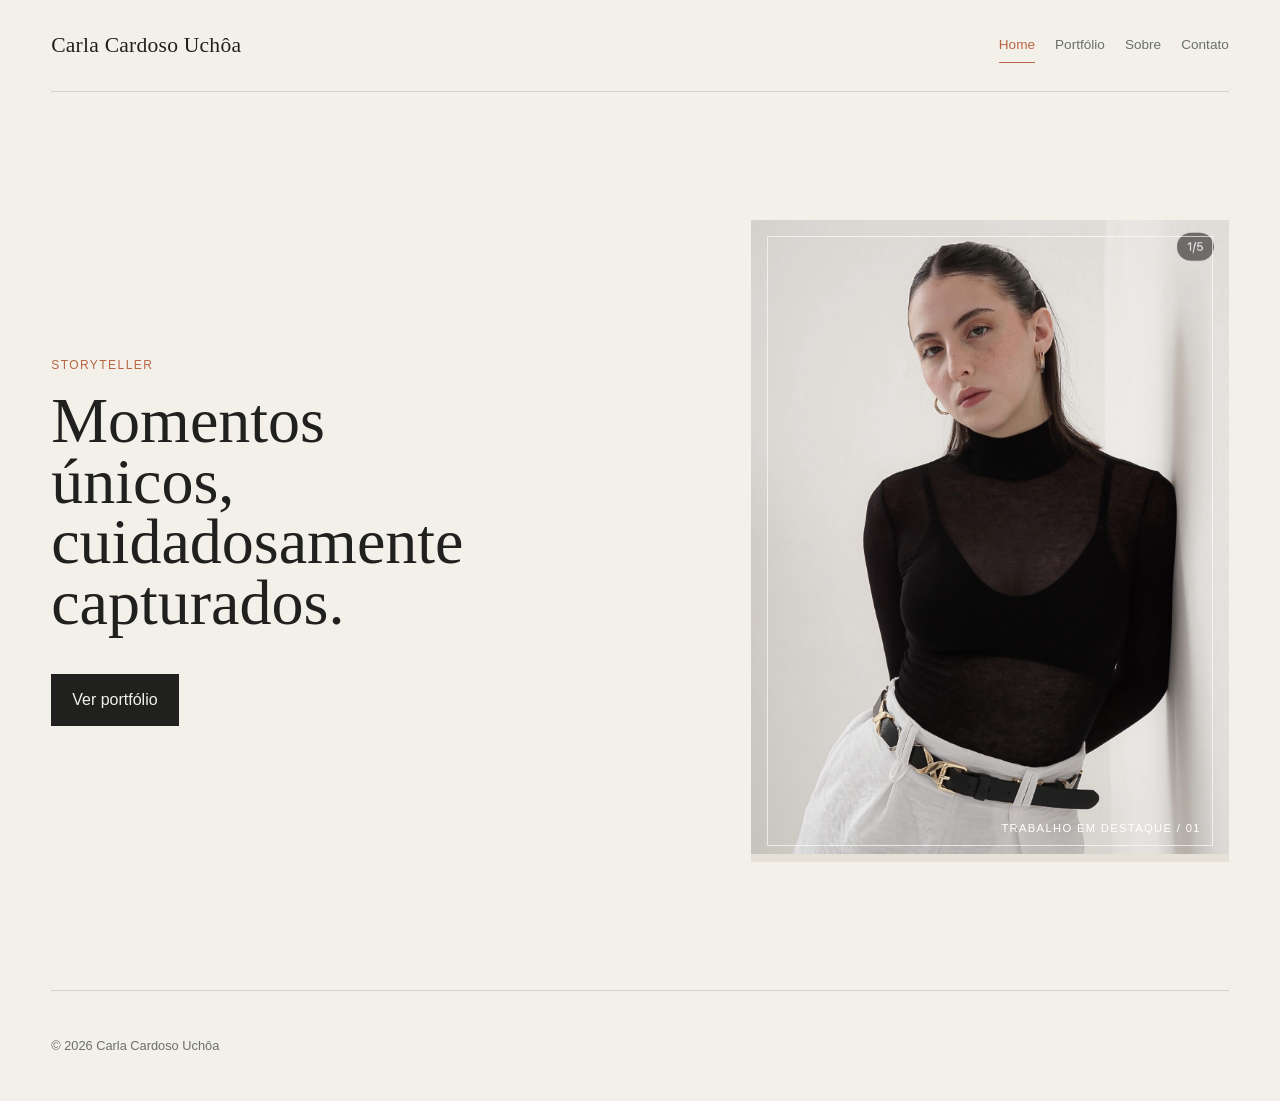
==== index.html @ 087e19b8 "Add files via upload" ====
<!doctype html>
<html lang="en">
<head>
  <meta charset="UTF-8">
  <meta name="viewport" content="width=device-width, initial-scale=1.0">
  <meta name="description" content="A minimalist photography portfolio.">
  <title>Carla Cardoso Uchôa Portfolio</title>
  <link rel="stylesheet" href="css/styles.css">
</head>
<body>
  <header class="site-header">
    <a class="site-logo" href="index.html">Carla Cardoso Uchôa</a>
    <nav aria-label="Main navigation">
      <a href="index.html" aria-current="page">Home</a>
      <a href="portfolio.html">Portfólio</a>
      <a href="about.html">Sobre</a>
      <a href="contact.html">Contato</a>
    </nav>
  </header>

  <main>
    <section class="hero">
      <div class="hero-copy">
        <p class="eyebrow">Storyteller</p>
        <h1>Momentos únicos, cuidadosamente capturados.</h1>
        <a class="button" href="portfolio.html">Ver portfólio</a>
      </div>
      <div class="hero-visual">
        <img src="assets/images/Carla1.jpg" alt="Portrait of a woman wearing a black top and white trousers">
        <span class="hero-image-label">Trabalho em destaque / 01</span>
      </div>
    </section>
  </main>

  <footer class="site-footer">
    <p>&copy; 2026 Carla Cardoso Uchôa</p>
  </footer>
  <script src="js/main.js"></script>
</body>
</html>
---- css/styles.css ----
:root {
  --color-ink: #20211e;
  --color-muted: #69706a;
  --color-paper: #f3f0e9;
  --color-panel: #e5e1d7;
  --color-line: #d4d1c8;
  --color-accent: #b76543;
  --color-accent-dark: #8d4933;
  --font-display: Georgia, 'Times New Roman', serif;
  --font-body: 'Trebuchet MS', Arial, sans-serif;
  --content-width: 1180px;
  --gutter: clamp(1.25rem, 4vw, 4rem);
}

* {
  box-sizing: border-box;
}

body {
  min-width: 320px;
  min-height: 100vh;
  margin: 0;
  background: var(--color-paper);
  color: var(--color-ink);
  font-family: var(--font-body);
  line-height: 1.6;
}

body::selection {
  background: var(--color-accent);
  color: var(--color-paper);
}

.site-header,
.site-footer,
.page-content,
.hero {
  width: min(var(--content-width), calc(100% - (var(--gutter) * 2)));
  margin-inline: auto;
}

.site-header {
  display: flex;
  align-items: center;
  justify-content: space-between;
  padding-block: 1.75rem;
  border-bottom: 1px solid var(--color-line);
}

.site-logo {
  color: inherit;
  font-family: var(--font-display);
  font-size: 1.35rem;
  letter-spacing: 0.01em;
  text-decoration: none;
}

nav {
  display: flex;
  gap: 1.25rem;
}

nav a {
  position: relative;
  color: var(--color-muted);
  font-size: 0.85rem;
  text-decoration: none;
}

nav a::after {
  position: absolute;
  right: 0;
  bottom: -0.45rem;
  left: 0;
  height: 1px;
  background: var(--color-accent);
  content: '';
  transform: scaleX(0);
  transform-origin: right;
  transition: transform 180ms ease;
}

nav a:hover,
nav a[aria-current='page'] {
  color: var(--color-accent);
}

nav a:hover::after,
nav a[aria-current='page']::after {
  transform: scaleX(1);
  transform-origin: left;
}

.hero {
  display: grid;
  min-height: min(760px, calc(100vh - 6rem));
  grid-template-columns: minmax(0, 1fr) minmax(260px, 0.8fr);
  align-items: center;
  gap: clamp(2rem, 8vw, 8rem);
  padding-block: clamp(4rem, 10vw, 8rem);
}

.hero-copy {
  position: relative;
  z-index: 1;
}

.hero-visual {
  position: relative;
  min-height: min(62vw, 540px);
  overflow: hidden;
  background: var(--color-panel);
}

.hero-visual img {
  width: 100%;
  height: 100%;
  min-height: inherit;
  object-fit: cover;
  object-position: center 28%;
  filter: saturate(0.85);
}

.hero-visual::before {
  position: absolute;
  z-index: 1;
  top: 1rem;
  right: 1rem;
  bottom: 1rem;
  left: 1rem;
  border: 1px solid rgba(255, 255, 255, 0.65);
  content: '';
}

.hero-image-label {
  position: absolute;
  z-index: 2;
  right: 1.75rem;
  bottom: 1.5rem;
  color: #fff;
  font-size: 0.7rem;
  letter-spacing: 0.12em;
  text-transform: uppercase;
}

.page-content {
  padding-block: clamp(4rem, 9vw, 8rem);
}

.eyebrow {
  margin: 0 0 1rem;
  color: var(--color-accent);
  font-size: 0.75rem;
  letter-spacing: 0.12em;
  text-transform: uppercase;
}

h1 {
  max-width: 12ch;
  margin: 0 0 clamp(1.5rem, 4vw, 2.5rem);
  font-family: var(--font-display);
  font-size: clamp(1rem, 5vw, 4rem);
  font-weight: 400;
  line-height: 0.95;
}

h2 {
  margin: 0 0 1rem;
  font-family: var(--font-display);
  font-size: clamp(1.8rem, 4vw, 3rem);
  font-weight: 400;
  line-height: 1.05;
}

.intro {
  max-width: 50ch;
  color: var(--color-muted);
  font-size: 1.15rem;
}

.about-layout,
.contact-layout {
  display: grid;
  grid-template-columns: minmax(0, 1fr) minmax(260px, 0.7fr);
  align-items: start;
  gap: clamp(2rem, 8vw, 8rem);
}

.about-note {
  margin-top: 1rem;
  border-top: 1px solid var(--color-ink);
  padding-top: 1.25rem;
}

.about-note p:last-child {
  max-width: 24ch;
  font-family: var(--font-display);
  font-size: clamp(1.5rem, 3vw, 2.35rem);
  line-height: 1.12;
}

.button {
  display: inline-block;
  border: 1px solid var(--color-ink);
  padding: 0.75rem 1.25rem;
  background: var(--color-ink);
  color: var(--color-paper);
  font: inherit;
  text-decoration: none;
  cursor: pointer;
  transition: background 180ms ease, border-color 180ms ease, transform 180ms ease;
}

.button:hover {
  background: var(--color-accent-dark);
  border-color: var(--color-accent-dark);
  transform: translateY(-2px);
}

.gallery {
  display: grid;
  min-height: 20rem;
  grid-template-columns: repeat(3, minmax(0, 1fr));
  gap: 1.5rem;
  margin-top: 3rem;
}

.gallery-item {
  min-width: 0;
  margin: 0;
}

.gallery-item img {
  display: block;
  width: 100%;
  aspect-ratio: 3 / 4;
  object-fit: cover;
  filter: saturate(0.88);
  transition: filter 240ms ease, transform 240ms ease;
}

.gallery-item:hover img {
  filter: saturate(1);
  transform: translateY(-4px);
}

.gallery-item figcaption {
  display: flex;
  justify-content: space-between;
  padding-top: 0.75rem;
  color: var(--color-muted);
  font-size: 0.8rem;
}

.gallery-item figcaption span {
  color: var(--color-accent);
}

.gallery-item {
  cursor: pointer;
}

.lightbox {
  position: fixed;
  inset: 0;
  z-index: 1000;
  display: grid;
  place-items: center;
  padding: 2rem;
  background: rgba(18, 18, 17, 0.82);
  opacity: 0;
  visibility: hidden;
  transition: opacity 200ms ease, visibility 200ms ease;
}

.lightbox.is-open {
  opacity: 1;
  visibility: visible;
}

.lightbox-content {
  position: relative;
  display: grid;
  width: min(90vw, 900px);
  gap: 1rem;
  justify-items: center;
}

.lightbox-image {
  display: block;
  width: 100%;
  max-height: 82vh;
  object-fit: contain;
  background: rgba(255, 255, 255, 0.08);
}

.lightbox-caption {
  margin: 0;
  color: var(--color-paper);
  font-size: 0.8rem;
  letter-spacing: 0.08em;
  text-transform: uppercase;
}

.lightbox-close {
  position: absolute;
  top: 1.25rem;
  right: 1.5rem;
  z-index: 1001;
  border: 1px solid rgba(255, 255, 255, 0.4);
  background: transparent;
  color: var(--color-paper);
  font-size: 2rem;
  line-height: 1;
  cursor: pointer;
}

.contact-form {
  display: grid;
  max-width: 42rem;
  gap: 0.6rem;
  margin-top: 1rem;
}

.contact-form input,
.contact-form textarea {
  width: 100%;
  margin-bottom: 1.1rem;
  border: 1px solid var(--color-line);
  padding: 0.9rem 1rem;
  background: rgba(255, 255, 255, 0.24);
  color: inherit;
  font: inherit;
  transition: border-color 180ms ease, background 180ms ease;
}

.contact-form input:focus,
.contact-form textarea:focus {
  outline: 2px solid transparent;
  border-color: var(--color-accent);
  background: rgba(255, 255, 255, 0.5);
}

.site-footer {
  padding-block: 2rem;
  border-top: 1px solid var(--color-line);
  color: var(--color-muted);
  font-size: 0.8rem;
}

@media (max-width: 640px) {
  .site-header {
    align-items: flex-start;
    flex-direction: column;
    gap: 1rem;
  }

  nav {
    flex-wrap: wrap;
  }

  .site-header,
  .site-footer,
  .page-content,
  .hero {
    width: min(100% - 2rem, var(--content-width));
  }

  .hero {
    min-height: auto;
    grid-template-columns: 1fr;
    gap: 3rem;
    padding-block: 4rem 5rem;
  }

  .hero-visual {
    width: 100%;
    min-height: 65vw;
  }

  .about-layout,
  .contact-layout {
    grid-template-columns: 1fr;
    gap: 3rem;
  }

  .about-note {
    margin-top: 0;
  }

  .gallery {
    grid-template-columns: 1fr 1fr;
  }

}

@media (max-width: 420px) {
  .gallery {
    grid-template-columns: 1fr;
  }
}
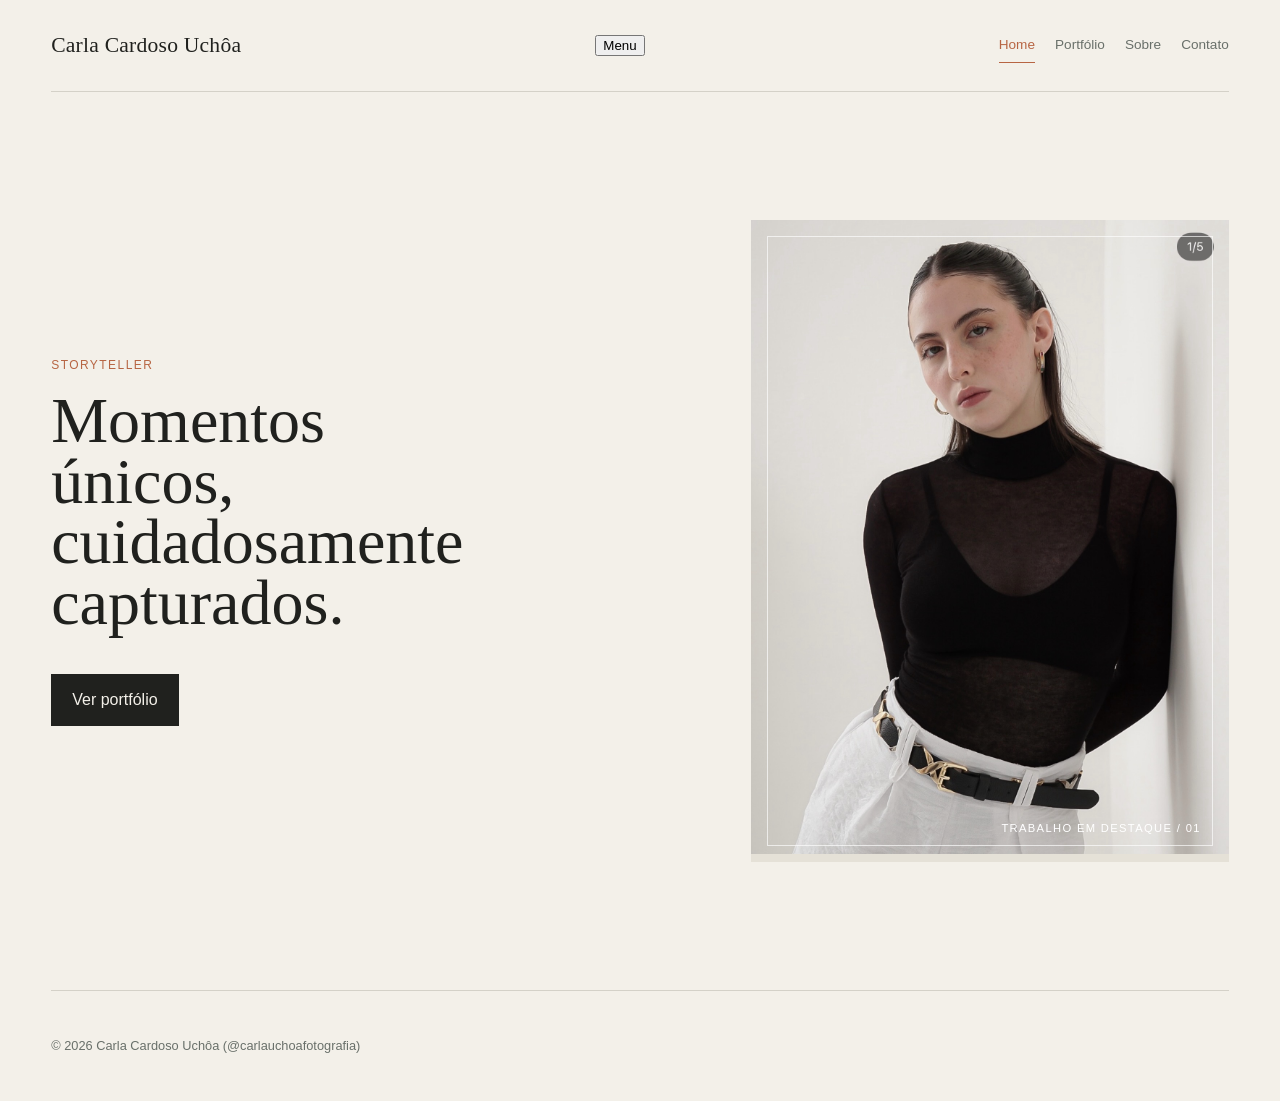
==== commit b80488c5: "Add navigation toggle button to header Added a navigation toggle button for improved accessibility a" ====
--- a/index.html
+++ b/index.html
@@ -10,7 +10,10 @@
 <body>
   <header class="site-header">
     <a class="site-logo" href="index.html">Carla Cardoso Uchôa</a>
-    <nav aria-label="Main navigation">
+    <button class="nav-toggle" type="button" aria-expanded="false" aria-controls="site-nav" aria-label="Open navigation">
+      Menu
+    </button>
+    <nav id="site-nav" class="site-nav" aria-label="Main navigation">
       <a href="index.html" aria-current="page">Home</a>
       <a href="portfolio.html">Portfólio</a>
       <a href="about.html">Sobre</a>
@@ -33,7 +36,7 @@
   </main>
 
   <footer class="site-footer">
-    <p>&copy; 2026 Carla Cardoso Uchôa</p>
+    <p>&copy; 2026 Carla Cardoso Uchôa (@carlauchoafotografia)</p>
   </footer>
   <script src="js/main.js"></script>
 </body>
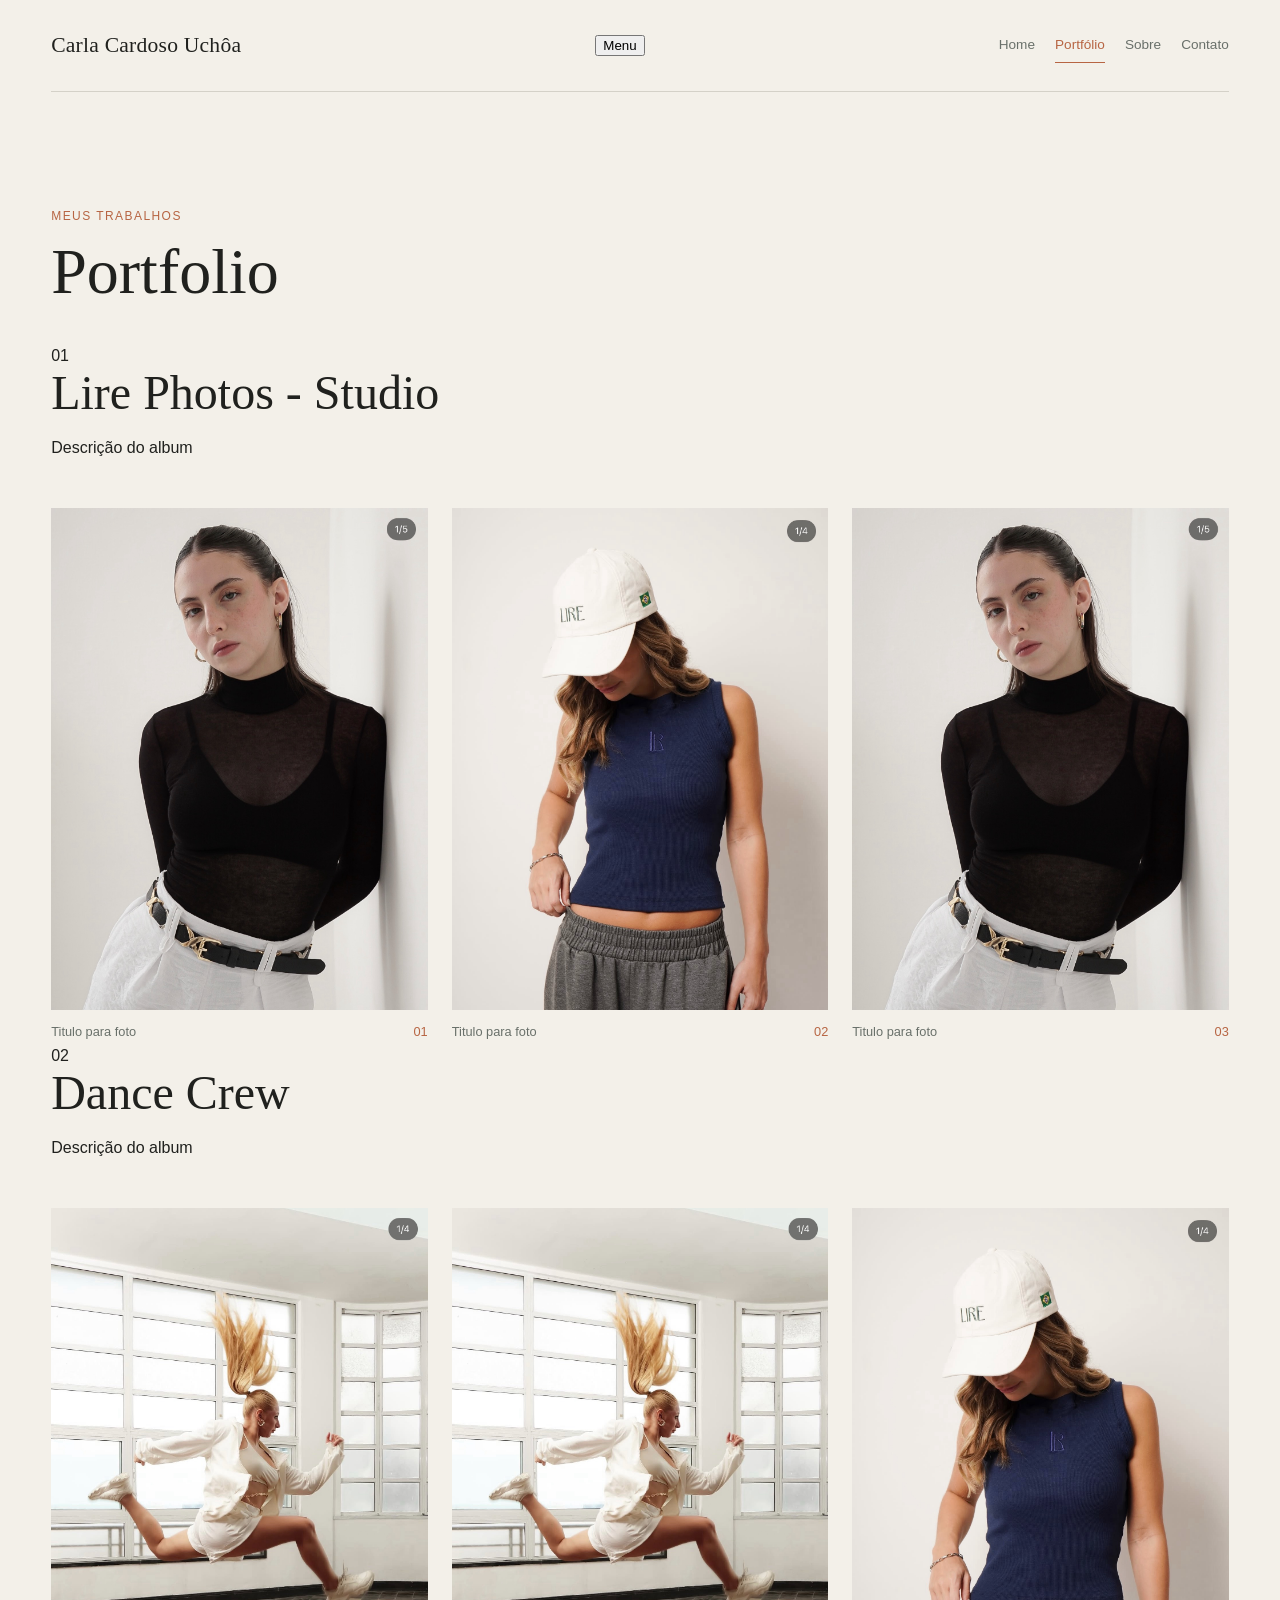
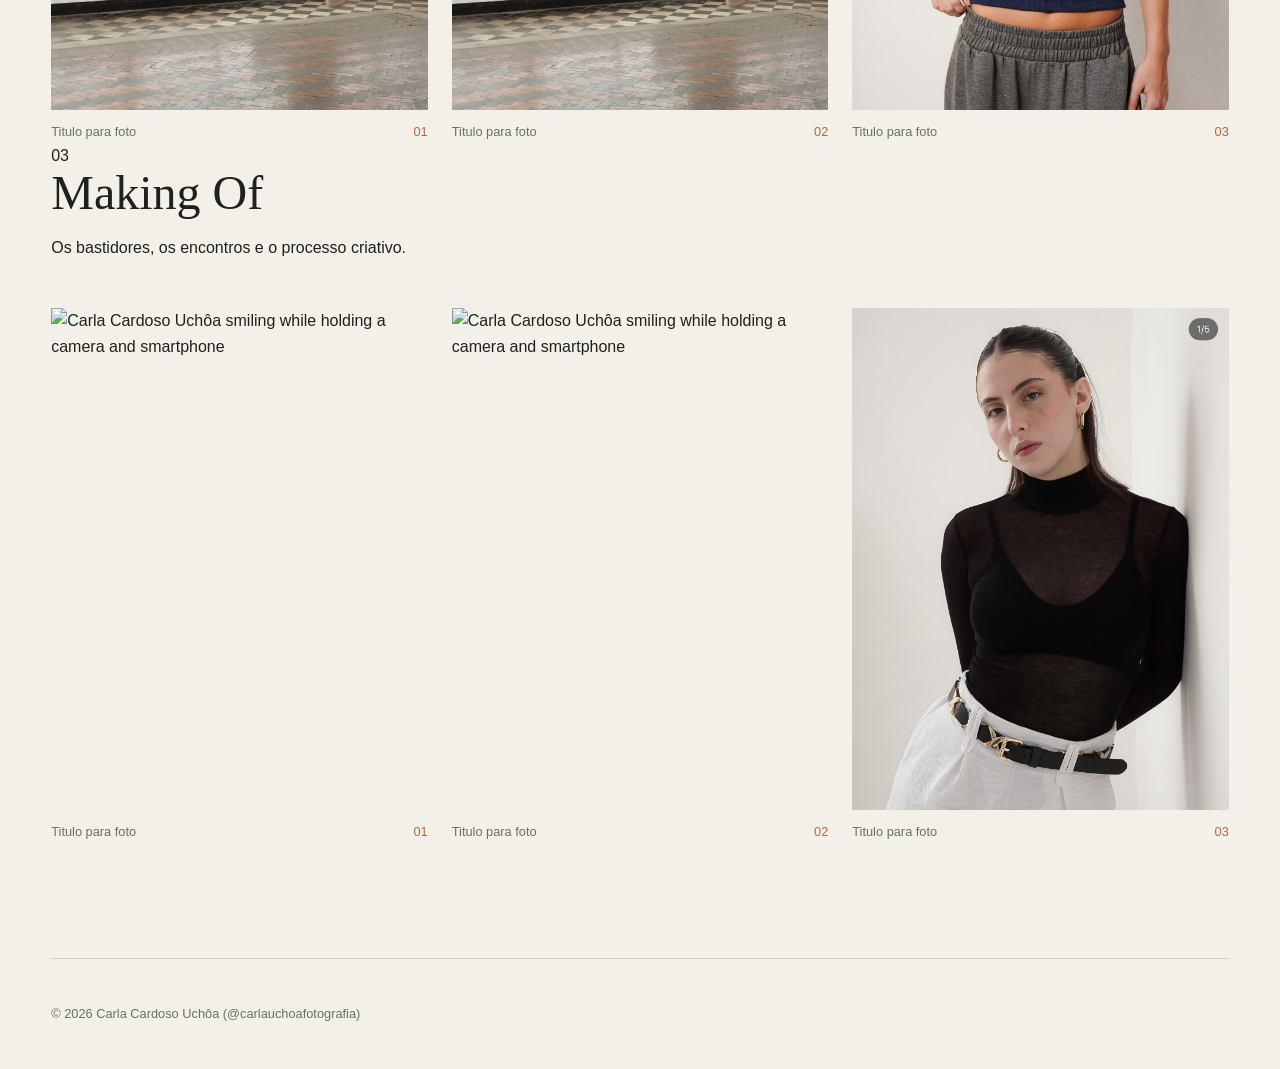
==== commit 1e0c196d: "Update index.html" ====
--- a/index.html
+++ b/index.html
@@ -3,8 +3,8 @@
 <head>
   <meta charset="UTF-8">
   <meta name="viewport" content="width=device-width, initial-scale=1.0">
-  <meta name="description" content="A minimalist photography portfolio.">
-  <title>Carla Cardoso Uchôa Portfolio</title>
+  <meta name="description" content="Selected photography work.">
+  <title>Portfolio | Carla Cardoso Uchôa</title>
   <link rel="stylesheet" href="css/styles.css">
 </head>
 <body>
@@ -14,26 +14,98 @@
       Menu
     </button>
     <nav id="site-nav" class="site-nav" aria-label="Main navigation">
-      <a href="index.html" aria-current="page">Home</a>
-      <a href="portfolio.html">Portfólio</a>
+      <a href="index.html">Home</a>
+      <a href="portfolio.html" aria-current="page">Portfólio</a>
       <a href="about.html">Sobre</a>
       <a href="contact.html">Contato</a>
     </nav>
   </header>
 
-  <main>
-    <section class="hero">
-      <div class="hero-copy">
-        <p class="eyebrow">Storyteller</p>
-        <h1>Momentos únicos, cuidadosamente capturados.</h1>
-        <a class="button" href="portfolio.html">Ver portfólio</a>
-      </div>
-      <div class="hero-visual">
-        <img src="assets/images/Carla1.jpg" alt="Portrait of a woman wearing a black top and white trousers">
-        <span class="hero-image-label">Trabalho em destaque / 01</span>
-      </div>
-    </section>
+  <main class="page-content">
+    <p class="eyebrow">Meus trabalhos</p>
+    <h1>Portfolio</h1>
+    <div class="albums">
+      <section class="album" aria-labelledby="lire-photos-title">
+        <div class="album-heading">
+          <span class="album-index">01</span>
+          <div>
+            <h2 id="lire-photos-title">Lire Photos - Studio</h2>
+            <p>Descrição do album</p>
+          </div>
+        </div>
+        <div class="gallery" aria-label="Lire Photos - Studio gallery">
+          <figure class="gallery-item" data-title="Lire Photos - Studio" data-caption="Studio portrait in black and white">
+            <img src="assets/images/Carla1.jpg" alt="Portrait of a woman wearing a black top and white trousers">
+            <figcaption>Titulo para foto <span>01</span></figcaption>
+          </figure>
+          <figure class="gallery-item" data-title="Lire Photos - Studio" data-caption="Fashion portrait with a white cap">
+            <img src="assets/images/Carla3.jpg" alt="Portrait of a woman wearing a white cap and navy top">
+            <figcaption>Titulo para foto <span>02</span></figcaption>
+          </figure>
+          <figure class="gallery-item" data-title="Lire Photos - Studio" data-caption="A repeated studio test image">
+            <img src="assets/images/Carla1.jpg" alt="Portrait of a woman wearing a black top and white trousers">
+            <figcaption>Titulo para foto <span>03</span></figcaption>
+          </figure>
+        </div>
+      </section>
+
+      <section class="album" aria-labelledby="dance-crew-title">
+        <div class="album-heading">
+          <span class="album-index">02</span>
+          <div>
+            <h2 id="dance-crew-title">Dance Crew</h2>
+            <p>Descrição do album</p>
+          </div>
+        </div>
+        <div class="gallery" aria-label="Dance Crew gallery">
+          <figure class="gallery-item" data-title="Dance Crew" data-caption="Dancer moving through a bright room">
+            <img src="assets/images/Carla2.jpg" alt="Dancer in white clothing moving through a bright room">
+            <figcaption>Titulo para foto <span>01</span></figcaption>
+          </figure>
+          <figure class="gallery-item" data-title="Dance Crew" data-caption="A repeated movement test image">
+            <img src="assets/images/Carla2.jpg" alt="Dancer in white clothing moving through a bright room">
+            <figcaption>Titulo para foto <span>02</span></figcaption>
+          </figure>
+          <figure class="gallery-item" data-title="Dance Crew" data-caption="Portrait between movements">
+            <img src="assets/images/Carla3.jpg" alt="Portrait of a woman wearing a white cap and navy top">
+            <figcaption>Titulo para foto <span>03</span></figcaption>
+          </figure>
+        </div>
+      </section>
+
+      <section class="album" aria-labelledby="making-of-title">
+        <div class="album-heading">
+          <span class="album-index">03</span>
+          <div>
+            <h2 id="making-of-title">Making Of</h2>
+            <p>Os bastidores, os encontros e o processo criativo.</p>
+          </div>
+        </div>
+        <div class="gallery" aria-label="Making Of gallery">
+          <figure class="gallery-item" data-title="Making Of" data-caption="Carla behind the camera">
+            <img src="assets/images/Carla4.jpg" alt="Carla Cardoso Uchôa smiling while holding a camera and smartphone">
+            <figcaption>Titulo para foto <span>01</span></figcaption>
+          </figure>
+          <figure class="gallery-item" data-title="Making Of" data-caption="A repeated behind-the-scenes test image">
+            <img src="assets/images/Carla4.jpg" alt="Carla Cardoso Uchôa smiling while holding a camera and smartphone">
+            <figcaption>Titulo para foto <span>02</span></figcaption>
+          </figure>
+          <figure class="gallery-item" data-title="Making Of" data-caption="A portrait from the creative process">
+            <img src="assets/images/Carla1.jpg" alt="Portrait of a woman wearing a black top and white trousers">
+            <figcaption>Titulo para foto <span>03</span></figcaption>
+          </figure>
+        </div>
+      </section>
+    </div>
   </main>
+
+  <div class="lightbox" aria-hidden="true" aria-label="Image preview">
+    <button class="lightbox-close" type="button" aria-label="Close image preview">&times;</button>
+    <div class="lightbox-content">
+      <img class="lightbox-image" src="" alt="">
+      <p class="lightbox-caption"></p>
+    </div>
+  </div>
 
   <footer class="site-footer">
     <p>&copy; 2026 Carla Cardoso Uchôa (@carlauchoafotografia)</p>
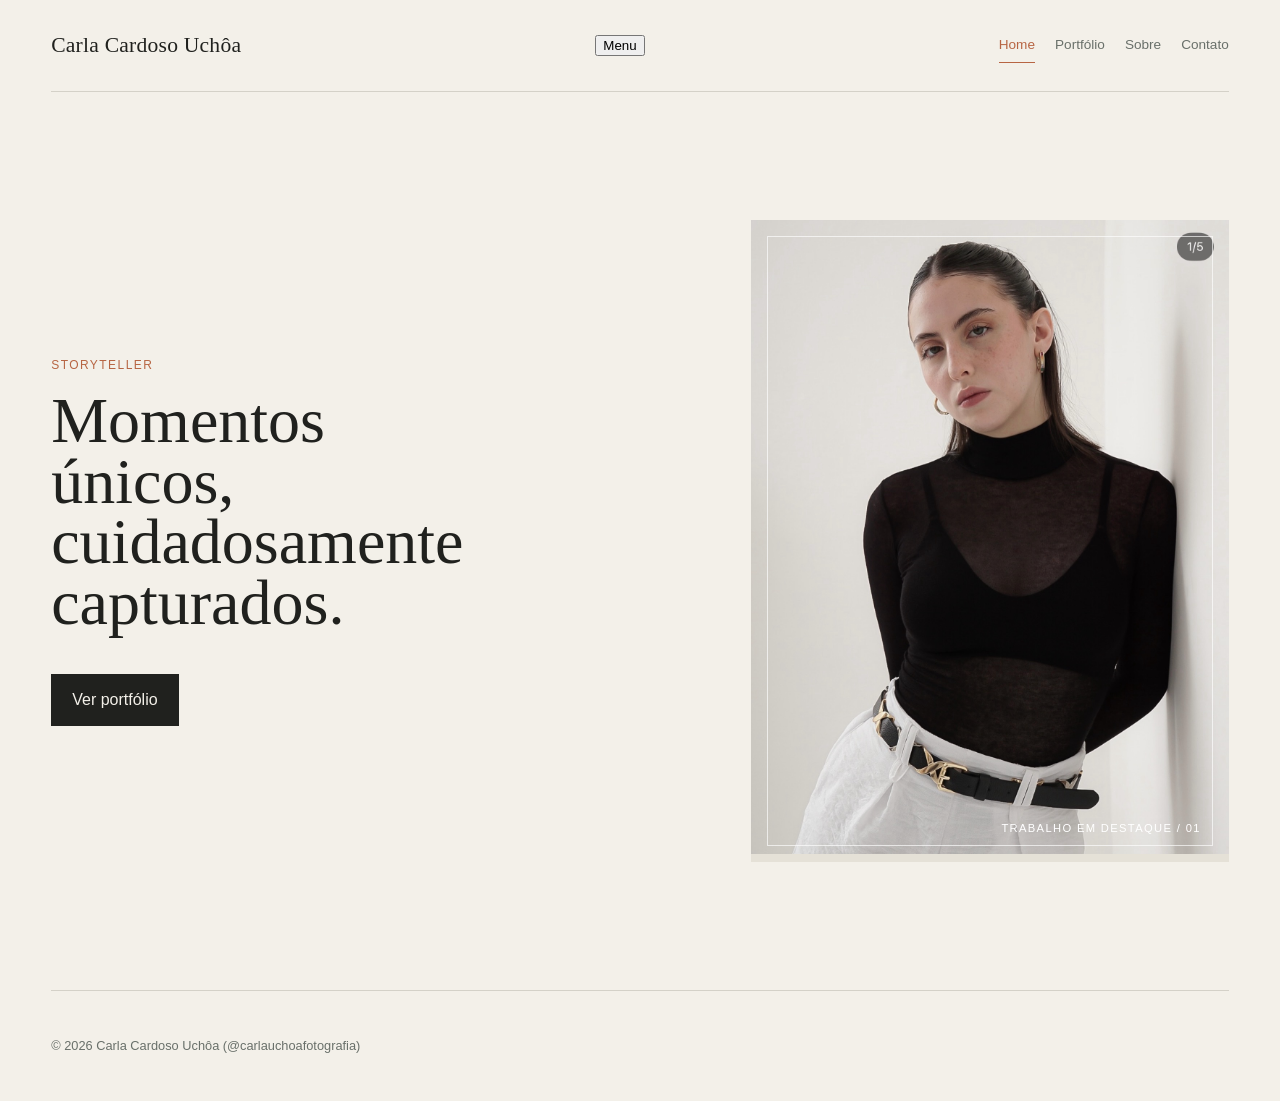
==== commit b7b1d794: "Revise index.html for minimalist photography portfolio Updated the portfolio layout and content to a" ====
--- a/index.html
+++ b/index.html
@@ -3,8 +3,8 @@
 <head>
   <meta charset="UTF-8">
   <meta name="viewport" content="width=device-width, initial-scale=1.0">
-  <meta name="description" content="Selected photography work.">
-  <title>Portfolio | Carla Cardoso Uchôa</title>
+  <meta name="description" content="A minimalist photography portfolio.">
+  <title>Carla Cardoso Uchôa Portfolio</title>
   <link rel="stylesheet" href="css/styles.css">
 </head>
 <body>
@@ -14,98 +14,26 @@
       Menu
     </button>
     <nav id="site-nav" class="site-nav" aria-label="Main navigation">
-      <a href="index.html">Home</a>
-      <a href="portfolio.html" aria-current="page">Portfólio</a>
+      <a href="index.html" aria-current="page">Home</a>
+      <a href="portfolio.html">Portfólio</a>
       <a href="about.html">Sobre</a>
       <a href="contact.html">Contato</a>
     </nav>
   </header>
 
-  <main class="page-content">
-    <p class="eyebrow">Meus trabalhos</p>
-    <h1>Portfolio</h1>
-    <div class="albums">
-      <section class="album" aria-labelledby="lire-photos-title">
-        <div class="album-heading">
-          <span class="album-index">01</span>
-          <div>
-            <h2 id="lire-photos-title">Lire Photos - Studio</h2>
-            <p>Descrição do album</p>
-          </div>
-        </div>
-        <div class="gallery" aria-label="Lire Photos - Studio gallery">
-          <figure class="gallery-item" data-title="Lire Photos - Studio" data-caption="Studio portrait in black and white">
-            <img src="assets/images/Carla1.jpg" alt="Portrait of a woman wearing a black top and white trousers">
-            <figcaption>Titulo para foto <span>01</span></figcaption>
-          </figure>
-          <figure class="gallery-item" data-title="Lire Photos - Studio" data-caption="Fashion portrait with a white cap">
-            <img src="assets/images/Carla3.jpg" alt="Portrait of a woman wearing a white cap and navy top">
-            <figcaption>Titulo para foto <span>02</span></figcaption>
-          </figure>
-          <figure class="gallery-item" data-title="Lire Photos - Studio" data-caption="A repeated studio test image">
-            <img src="assets/images/Carla1.jpg" alt="Portrait of a woman wearing a black top and white trousers">
-            <figcaption>Titulo para foto <span>03</span></figcaption>
-          </figure>
-        </div>
-      </section>
-
-      <section class="album" aria-labelledby="dance-crew-title">
-        <div class="album-heading">
-          <span class="album-index">02</span>
-          <div>
-            <h2 id="dance-crew-title">Dance Crew</h2>
-            <p>Descrição do album</p>
-          </div>
-        </div>
-        <div class="gallery" aria-label="Dance Crew gallery">
-          <figure class="gallery-item" data-title="Dance Crew" data-caption="Dancer moving through a bright room">
-            <img src="assets/images/Carla2.jpg" alt="Dancer in white clothing moving through a bright room">
-            <figcaption>Titulo para foto <span>01</span></figcaption>
-          </figure>
-          <figure class="gallery-item" data-title="Dance Crew" data-caption="A repeated movement test image">
-            <img src="assets/images/Carla2.jpg" alt="Dancer in white clothing moving through a bright room">
-            <figcaption>Titulo para foto <span>02</span></figcaption>
-          </figure>
-          <figure class="gallery-item" data-title="Dance Crew" data-caption="Portrait between movements">
-            <img src="assets/images/Carla3.jpg" alt="Portrait of a woman wearing a white cap and navy top">
-            <figcaption>Titulo para foto <span>03</span></figcaption>
-          </figure>
-        </div>
-      </section>
-
-      <section class="album" aria-labelledby="making-of-title">
-        <div class="album-heading">
-          <span class="album-index">03</span>
-          <div>
-            <h2 id="making-of-title">Making Of</h2>
-            <p>Os bastidores, os encontros e o processo criativo.</p>
-          </div>
-        </div>
-        <div class="gallery" aria-label="Making Of gallery">
-          <figure class="gallery-item" data-title="Making Of" data-caption="Carla behind the camera">
-            <img src="assets/images/Carla4.jpg" alt="Carla Cardoso Uchôa smiling while holding a camera and smartphone">
-            <figcaption>Titulo para foto <span>01</span></figcaption>
-          </figure>
-          <figure class="gallery-item" data-title="Making Of" data-caption="A repeated behind-the-scenes test image">
-            <img src="assets/images/Carla4.jpg" alt="Carla Cardoso Uchôa smiling while holding a camera and smartphone">
-            <figcaption>Titulo para foto <span>02</span></figcaption>
-          </figure>
-          <figure class="gallery-item" data-title="Making Of" data-caption="A portrait from the creative process">
-            <img src="assets/images/Carla1.jpg" alt="Portrait of a woman wearing a black top and white trousers">
-            <figcaption>Titulo para foto <span>03</span></figcaption>
-          </figure>
-        </div>
-      </section>
-    </div>
+  <main>
+    <section class="hero">
+      <div class="hero-copy">
+        <p class="eyebrow">Storyteller</p>
+        <h1>Momentos únicos, cuidadosamente capturados.</h1>
+        <a class="button" href="portfolio.html">Ver portfólio</a>
+      </div>
+      <div class="hero-visual">
+        <img src="assets/images/Carla1.jpg" alt="Portrait of a woman wearing a black top and white trousers">
+        <span class="hero-image-label">Trabalho em destaque / 01</span>
+      </div>
+    </section>
   </main>
-
-  <div class="lightbox" aria-hidden="true" aria-label="Image preview">
-    <button class="lightbox-close" type="button" aria-label="Close image preview">&times;</button>
-    <div class="lightbox-content">
-      <img class="lightbox-image" src="" alt="">
-      <p class="lightbox-caption"></p>
-    </div>
-  </div>
 
   <footer class="site-footer">
     <p>&copy; 2026 Carla Cardoso Uchôa (@carlauchoafotografia)</p>
